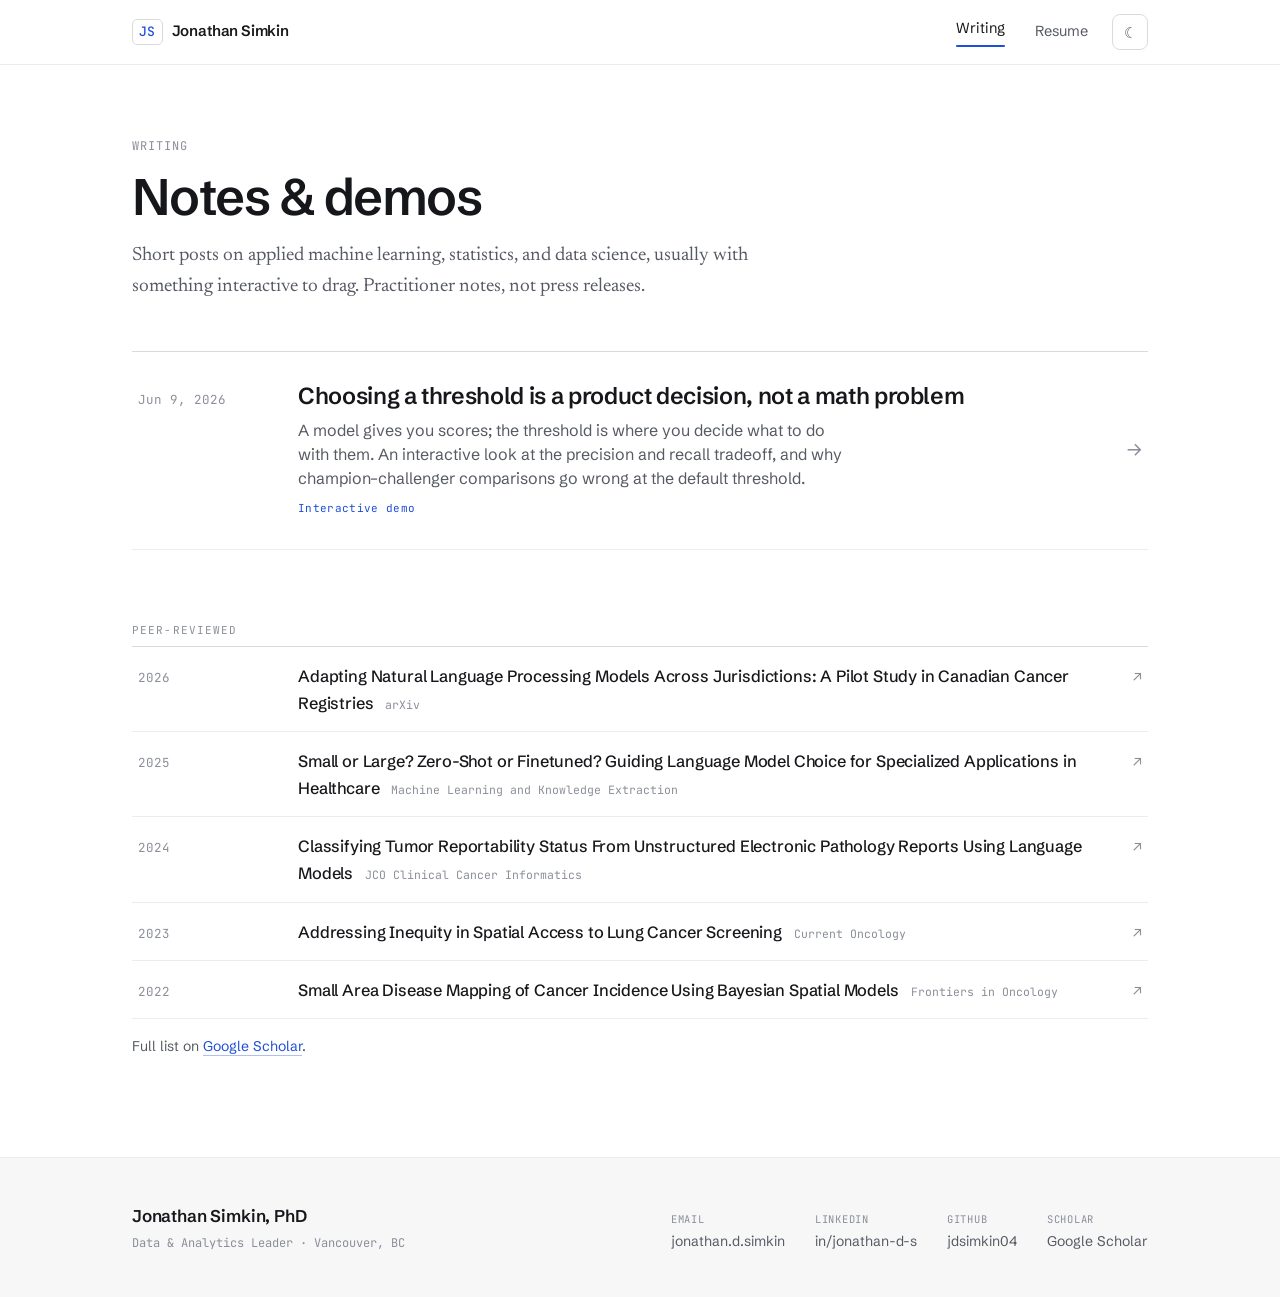
==== writing.html @ 75f83706 "init" ====
<!DOCTYPE html>
<html lang="en" data-theme="light">
<head>
<meta charset="utf-8" />
<meta name="viewport" content="width=device-width, initial-scale=1" />
<title>Writing – Jonathan Simkin, PhD</title>
<meta name="description" content="Short posts and interactive demos on applied machine learning, statistics, and data science by Jonathan Simkin." />
<script>(function(){try{var t=localStorage.getItem('theme');if(!t)t=matchMedia('(prefers-color-scheme: dark)').matches?'dark':'light';document.documentElement.setAttribute('data-theme',t);}catch(e){}})();</script>
<link rel="preconnect" href="https://fonts.googleapis.com" />
<link rel="preconnect" href="https://fonts.gstatic.com" crossorigin />
<link href="https://fonts.googleapis.com/css2?family=Schibsted+Grotesk:wght@400;500;600;700&family=Newsreader:ital,opsz,wght@0,6..72,400;0,6..72,500;1,6..72,400&family=JetBrains+Mono:wght@400;500&display=swap" rel="stylesheet" />
<link rel="stylesheet" href="styles.css" />
</head>
<body>

<header class="site-header">
  <div class="site-header__inner">
    <a class="brand" href="index.html">
      <span class="brand__mono">JS</span>
      <span class="brand__name">Jonathan Simkin</span>
    </a>
    <nav class="nav">
      <a href="writing.html" class="is-active">Writing</a>
      <a href="resume.html">Resume</a>
      <button class="theme-toggle" type="button" aria-label="Toggle dark mode">
        <span class="icon-moon">☾</span>
        <span class="icon-sun">☀</span>
      </button>
    </nav>
  </div>
</header>

<main>
  <section class="wrap page-head">
    <p class="eyebrow">Writing</p>
    <h1>Notes &amp; demos</h1>
    <p class="page-head__sub">
      Short posts on applied machine learning, statistics, and data science, usually
      with something interactive to drag. Practitioner notes, not press releases.
    </p>
  </section>

  <section class="wrap">
    <ul class="post-list">

      <li class="post-card">
        <a href="posts/precision-recall-threshold.html">
          <span class="post-card__date">Jun 9, 2026</span>
          <span>
            <span class="post-card__title">Choosing a threshold is a product decision, not a math problem</span>
            <span class="post-card__desc">A model gives you scores; the threshold is where you decide what to do with them. An interactive look at the precision and recall tradeoff, and why champion–challenger comparisons go wrong at the default threshold.</span>
            <span class="post-card__tag">Interactive demo</span>
          </span>
          <span class="post-card__arr">→</span>
        </a>
      </li>

    </ul>
  </section>

  <section class="wrap pubs">
    <p class="pubs__cap">Peer-reviewed</p>
    <ul class="publist">
      <li class="publist__row">
        <a href="https://arxiv.org/abs/2601.00787" target="_blank" rel="noopener">
          <span class="publist__year">2026</span>
          <span class="publist__main"><span class="publist__title">Adapting Natural Language Processing Models Across Jurisdictions: A Pilot Study in Canadian Cancer Registries</span> <span class="publist__venue">arXiv</span></span>
          <span class="publist__arr">↗</span>
        </a>
      </li>
      <li class="publist__row">
        <a href="https://www.mdpi.com/2504-4990/7/4/121" target="_blank" rel="noopener">
          <span class="publist__year">2025</span>
          <span class="publist__main"><span class="publist__title">Small or Large? Zero-Shot or Finetuned? Guiding Language Model Choice for Specialized Applications in Healthcare</span> <span class="publist__venue">Machine Learning and Knowledge Extraction</span></span>
          <span class="publist__arr">↗</span>
        </a>
      </li>
      <li class="publist__row">
        <a href="https://ascopubs.org/doi/10.1200/CCI.24.00110" target="_blank" rel="noopener">
          <span class="publist__year">2024</span>
          <span class="publist__main"><span class="publist__title">Classifying Tumor Reportability Status From Unstructured Electronic Pathology Reports Using Language Models</span> <span class="publist__venue">JCO Clinical Cancer Informatics</span></span>
          <span class="publist__arr">↗</span>
        </a>
      </li>
      <li class="publist__row">
        <a href="https://www.mdpi.com/1718-7729/30/9/586" target="_blank" rel="noopener">
          <span class="publist__year">2023</span>
          <span class="publist__main"><span class="publist__title">Addressing Inequity in Spatial Access to Lung Cancer Screening</span> <span class="publist__venue">Current Oncology</span></span>
          <span class="publist__arr">↗</span>
        </a>
      </li>
      <li class="publist__row">
        <a href="https://www.frontiersin.org/journals/oncology/articles/10.3389/fonc.2022.833265/full" target="_blank" rel="noopener">
          <span class="publist__year">2022</span>
          <span class="publist__main"><span class="publist__title">Small Area Disease Mapping of Cancer Incidence Using Bayesian Spatial Models</span> <span class="publist__venue">Frontiers in Oncology</span></span>
          <span class="publist__arr">↗</span>
        </a>
      </li>
    </ul>
    <p class="pubs__more">Full list on <a class="textlink" href="https://scholar.google.ca/citations?user=SehfEC8AAAAJ" target="_blank" rel="noopener">Google Scholar</a>.</p>
  </section>
</main>

<footer class="site-footer">
  <div class="site-footer__inner">
    <div>
      <div class="site-footer__name">Jonathan Simkin, PhD</div>
      <div class="site-footer__meta">Data &amp; Analytics Leader · Vancouver, BC</div>
    </div>
    <ul class="social">
      <li><a href="mailto:jonathan.d.simkin@gmail.com"><span class="social__k">Email</span><span class="social__v">jonathan.d.simkin</span></a></li>
      <li><a href="https://www.linkedin.com/in/jonathan-d-s" target="_blank" rel="noopener"><span class="social__k">LinkedIn</span><span class="social__v">in/jonathan-d-s</span></a></li>
      <li><a href="https://github.com/jdsimkin04" target="_blank" rel="noopener"><span class="social__k">GitHub</span><span class="social__v">jdsimkin04</span></a></li>
      <li><a href="https://scholar.google.ca/citations?user=SehfEC8AAAAJ" target="_blank" rel="noopener"><span class="social__k">Scholar</span><span class="social__v">Google Scholar</span></a></li>
    </ul>
  </div>
</footer>

<script src="js/site.js"></script>
</body>
</html>
---- styles.css ----
/* =========================================================================
   Jonathan Simkin — personal site
   Shared stylesheet. Plain CSS, no build step.
   Theme: technical foundation + editorial serif for long-form. Blue accent.
   Light + dark via [data-theme] on <html>.
   ========================================================================= */

:root {
  --sans: "Schibsted Grotesk", system-ui, -apple-system, "Segoe UI", sans-serif;
  --serif: "Newsreader", Georgia, "Times New Roman", serif;
  --mono: "JetBrains Mono", ui-monospace, SFMono-Regular, Menlo, monospace;

  --maxw: 1080px;
  --readw: 680px;
}

/* ---- Light (default) --------------------------------------------------- */
:root,
[data-theme="light"] {
  --bg: #ffffff;
  --bg-sub: #f7f7f8;
  --bg-card: #ffffff;
  --ink: #16171a;
  --ink-soft: #565a63;
  --ink-faint: #8b8f98;
  --line: #ececef;
  --line-strong: #d9dadf;
  --accent: #1f4ed8;
  --accent-hover: #1a42b8;
  --accent-tint: #eef1fd;
  --code-bg: #f6f7f9;
  --code-ink: #1f2430;
  --selection: #d7e0fb;
}

/* ---- Dark -------------------------------------------------------------- */
[data-theme="dark"] {
  --bg: #0d0e11;
  --bg-sub: #15171b;
  --bg-card: #131419;
  --ink: #e9eaee;
  --ink-soft: #a3a7b2;
  --ink-faint: #6c707b;
  --line: #23252b;
  --line-strong: #30333a;
  --accent: #6a8bf7;
  --accent-hover: #88a1f9;
  --accent-tint: #1a2236;
  --code-bg: #16181d;
  --code-ink: #cdd2dd;
  --selection: #243056;
}

* { box-sizing: border-box; }

html {
  -webkit-text-size-adjust: 100%;
  scroll-behavior: smooth;
}

body {
  margin: 0;
  background: var(--bg);
  color: var(--ink);
  font-family: var(--sans);
  font-size: 17px;
  line-height: 1.6;
  -webkit-font-smoothing: antialiased;
  text-rendering: optimizeLegibility;
  transition: background .3s ease, color .3s ease;
}

::selection { background: var(--selection); }

a { color: var(--accent); text-decoration: none; }

.wrap { max-width: var(--maxw); margin: 0 auto; padding: 0 32px; }

.eyebrow {
  font-family: var(--mono);
  font-size: 12px;
  letter-spacing: 0.08em;
  text-transform: uppercase;
  color: var(--ink-faint);
  margin: 0;
  white-space: nowrap;
}

.phd { color: var(--ink-faint); font-weight: 400; }

/* =========================================================================
   Header
   ========================================================================= */
.site-header {
  position: sticky;
  top: 0;
  z-index: 50;
  background: color-mix(in srgb, var(--bg) 86%, transparent);
  backdrop-filter: saturate(180%) blur(12px);
  border-bottom: 1px solid var(--line);
}
.site-header__inner {
  max-width: var(--maxw);
  margin: 0 auto;
  padding: 0 32px;
  height: 64px;
  display: flex;
  align-items: center;
  justify-content: space-between;
}
.brand {
  display: inline-flex;
  align-items: baseline;
  gap: 9px;
  color: var(--ink);
  font-weight: 600;
  letter-spacing: -0.01em;
}
.brand__mono {
  font-family: var(--mono);
  font-weight: 500;
  font-size: 13px;
  color: var(--accent);
  border: 1px solid var(--line-strong);
  border-radius: 5px;
  padding: 2px 6px;
  letter-spacing: 0.02em;
}
.brand__name { font-size: 15px; }
.nav { display: flex; align-items: center; gap: 6px; }
.nav a {
  color: var(--ink-soft);
  font-size: 14.5px;
  padding: 8px 12px;
  border-radius: 7px;
  transition: color .15s, background .15s;
}
.nav a:hover { color: var(--ink); background: var(--bg-sub); }
.nav a.is-active { color: var(--ink); }
.nav a.is-active::after {
  content: "";
  display: block;
  height: 2px;
  margin-top: 5px;
  background: var(--accent);
  border-radius: 2px;
}

/* Theme toggle */
.theme-toggle {
  margin-left: 6px;
  width: 36px;
  height: 36px;
  display: inline-grid;
  place-items: center;
  border: 1px solid var(--line-strong);
  border-radius: 8px;
  background: transparent;
  color: var(--ink-soft);
  cursor: pointer;
  font-size: 15px;
  line-height: 1;
  transition: color .15s, border-color .15s, background .15s;
}
.theme-toggle:hover { color: var(--ink); border-color: var(--ink-faint); }
.theme-toggle .icon-sun { display: none; }
.theme-toggle .icon-moon { display: inline; }
[data-theme="dark"] .theme-toggle .icon-sun { display: inline; }
[data-theme="dark"] .theme-toggle .icon-moon { display: none; }

/* =========================================================================
   Buttons / links
   ========================================================================= */
.btn {
  display: inline-flex;
  align-items: center;
  gap: 8px;
  font-family: var(--sans);
  font-size: 15px;
  font-weight: 500;
  padding: 11px 18px;
  border-radius: 8px;
  border: 1px solid transparent;
  cursor: pointer;
  white-space: nowrap;
  transition: background .15s, color .15s, border-color .15s, transform .15s;
}
.btn .arr { transition: transform .15s; }
.btn:hover .arr { transform: translateX(3px); }
.btn--primary { background: var(--accent); color: #fff; }
.btn--primary:hover { background: var(--accent-hover); }
[data-theme="dark"] .btn--primary { color: #0c1020; }
.btn--ghost { color: var(--ink); border-color: var(--line-strong); }
.btn--ghost:hover { border-color: var(--ink); }

.textlink {
  color: var(--accent);
  text-decoration: none;
  border-bottom: 1px solid color-mix(in srgb, var(--accent) 35%, transparent);
  transition: border-color .15s;
}
.textlink:hover { border-bottom-color: var(--accent); }

/* =========================================================================
   Home — masthead
   ========================================================================= */
.masthead { padding-top: 88px; padding-bottom: 40px; }
.masthead__grid {
  display: flex;
  align-items: center;
  justify-content: space-between;
  gap: 48px;
}
.masthead__text { min-width: 0; }
.masthead__photo {
  width: 156px;
  height: 156px;
  flex-shrink: 0;
  object-fit: cover;
  border-radius: 18px;
  border: 1px solid var(--line-strong);
}
.masthead__eyebrow { margin-bottom: 22px; display: flex; gap: 14px; align-items: center; flex-wrap: wrap; }
.masthead__dot { width: 5px; height: 5px; border-radius: 50%; background: var(--accent); }
.masthead h1 {
  font-family: var(--sans);
  font-weight: 600;
  font-size: clamp(2.9rem, 7vw, 5.1rem);
  line-height: 1.0;
  letter-spacing: -0.035em;
  margin: 0 0 20px;
}
.masthead__role {
  font-family: var(--mono);
  font-size: 13px;
  letter-spacing: 0.04em;
  color: var(--ink-soft);
  text-transform: uppercase;
}

.home-lead {
  font-family: var(--serif);
  font-size: clamp(1.4rem, 2.6vw, 1.85rem);
  line-height: 1.42;
  letter-spacing: -0.01em;
  max-width: 760px;
  margin: 0 0 26px;
  color: var(--ink);
}
.home-intro {
  font-family: var(--serif);
  font-size: 1.15rem;
  line-height: 1.7;
  color: var(--ink-soft);
  max-width: 660px;
  margin: 0 0 40px;
}

.home-actions { display: flex; gap: 14px; flex-wrap: wrap; margin-bottom: 8px; }

/* Pillars */
.pillars {
  list-style: none;
  margin: 64px 0 0;
  padding: 0;
  border-top: 1px solid var(--line-strong);
}
.pillars__cap {
  font-family: var(--mono);
  font-size: 11px;
  letter-spacing: 0.1em;
  text-transform: uppercase;
  color: var(--ink-faint);
  margin: 20px 0 4px;
}
.pillars__row {
  display: grid;
  grid-template-columns: 52px minmax(220px, 300px) 1fr;
  gap: 24px;
  align-items: baseline;
  padding: 26px 0;
  border-bottom: 1px solid var(--line);
}
.pillars__n { font-family: var(--mono); font-size: 13px; color: var(--accent); }
.pillars__k {
  font-size: 1.22rem;
  font-weight: 600;
  letter-spacing: -0.01em;
  display: flex;
  align-items: center;
  gap: 12px;
  flex-wrap: wrap;
}
.tag {
  font-family: var(--mono);
  font-size: 10.5px;
  letter-spacing: 0.06em;
  text-transform: uppercase;
  color: var(--accent);
  background: var(--accent-tint);
  border-radius: 999px;
  padding: 3px 9px;
  font-weight: 500;
  white-space: nowrap;
}
.pillars__v { color: var(--ink-soft); font-size: 1rem; line-height: 1.55; max-width: 460px; }

/* =========================================================================
   Footer
   ========================================================================= */
.site-footer {
  margin-top: 100px;
  border-top: 1px solid var(--line);
  background: var(--bg-sub);
}
.site-footer__inner {
  max-width: var(--maxw);
  margin: 0 auto;
  padding: 44px 32px;
  display: flex;
  justify-content: space-between;
  align-items: flex-end;
  gap: 32px;
  flex-wrap: wrap;
}
.site-footer__name { font-weight: 600; letter-spacing: -0.01em; }
.site-footer__meta { font-family: var(--mono); font-size: 12px; color: var(--ink-faint); margin-top: 4px; }
.social { list-style: none; margin: 0; padding: 0; display: flex; gap: 30px; flex-wrap: wrap; }
.social a { display: flex; flex-direction: column; gap: 3px; color: var(--ink); }
.social__k { font-family: var(--mono); font-size: 10.5px; letter-spacing: 0.07em; text-transform: uppercase; color: var(--ink-faint); }
.social__v { font-size: 14px; color: var(--ink-soft); transition: color .15s; }
.social a:hover .social__v { color: var(--accent); }

/* =========================================================================
   Page header (CV / Writing)
   ========================================================================= */
.page-head { padding-top: 72px; padding-bottom: 8px; }
.page-head h1 {
  font-family: var(--sans);
  font-weight: 600;
  font-size: clamp(2.2rem, 4.6vw, 3.2rem);
  letter-spacing: -0.03em;
  line-height: 1.04;
  margin: 14px 0 0;
}
.page-head__sub {
  font-family: var(--serif);
  font-size: 1.2rem;
  color: var(--ink-soft);
  max-width: 620px;
  margin: 18px 0 0;
  line-height: 1.6;
}

/* =========================================================================
   CV
   ========================================================================= */
.cv { padding-bottom: 40px; }
.cv-section {
  display: grid;
  grid-template-columns: 200px 1fr;
  gap: 40px;
  padding: 40px 0;
  border-top: 1px solid var(--line);
}
.cv-section__label {
  font-family: var(--mono);
  font-size: 12px;
  letter-spacing: 0.06em;
  text-transform: uppercase;
  color: var(--ink-faint);
  padding-top: 4px;
}
.cv-section__body { min-width: 0; }
.cv-summary { font-family: var(--serif); font-size: 1.18rem; line-height: 1.66; color: var(--ink); margin: 0; max-width: 640px; }

.skills-grid { display: grid; grid-template-columns: repeat(2, 1fr); gap: 28px 40px; }
.skill-group h3 {
  font-family: var(--mono);
  font-size: 12px;
  letter-spacing: 0.05em;
  text-transform: uppercase;
  color: var(--ink-soft);
  margin: 0 0 12px;
  font-weight: 500;
}
.chips { display: flex; flex-wrap: wrap; gap: 8px; }
.chip {
  font-size: 13.5px;
  color: var(--ink-soft);
  background: var(--bg-sub);
  border: 1px solid var(--line);
  border-radius: 7px;
  padding: 5px 10px;
}

.role { margin-bottom: 34px; }
.role:last-child { margin-bottom: 0; }
.role__head { display: flex; justify-content: space-between; gap: 20px; align-items: baseline; flex-wrap: wrap; }
.role__title { font-size: 1.15rem; font-weight: 600; letter-spacing: -0.01em; margin: 0; }
.role__org { color: var(--accent); }
.role__when { font-family: var(--mono); font-size: 12.5px; color: var(--ink-faint); white-space: nowrap; }
.role__where { font-family: var(--mono); font-size: 12.5px; color: var(--ink-faint); margin: 3px 0 12px; }
.role ul { margin: 0; padding-left: 18px; }
.role li { color: var(--ink-soft); margin-bottom: 7px; line-height: 1.55; }
.role li::marker { color: var(--ink-faint); }

.proj { padding: 20px 0; border-bottom: 1px solid var(--line); }
.proj:first-child { padding-top: 0; }
.proj:last-child { border-bottom: 0; }
.proj h3 { margin: 0 0 6px; font-size: 1.08rem; font-weight: 600; letter-spacing: -0.01em; }
.proj p { margin: 0 0 8px; color: var(--ink-soft); line-height: 1.55; }
.proj__stack { display: flex; gap: 8px; flex-wrap: wrap; }
.proj__stack span { font-family: var(--mono); font-size: 11.5px; color: var(--ink-faint); }

.pub { padding: 16px 0; border-bottom: 1px solid var(--line); }
.pub:last-child { border-bottom: 0; }
.pub p { margin: 0; color: var(--ink-soft); line-height: 1.55; font-size: 0.98rem; }
.pub__title { color: var(--ink); font-weight: 500; }
.pub__venue { font-style: italic; }

.edu { margin-bottom: 18px; }
.edu:last-child { margin-bottom: 0; }
.edu__deg { font-weight: 600; }
.edu__org { color: var(--ink-soft); }
.edu__when { font-family: var(--mono); font-size: 12.5px; color: var(--ink-faint); }

/* =========================================================================
   Writing index
   ========================================================================= */
.post-list { list-style: none; margin: 40px 0 0; padding: 0; border-top: 1px solid var(--line-strong); }
.post-card a {
  display: grid;
  grid-template-columns: 132px 1fr 28px;
  gap: 28px;
  align-items: baseline;
  padding: 30px 6px;
  border-bottom: 1px solid var(--line);
  color: var(--ink);
  transition: padding .18s ease, background .18s ease;
}
.post-card a:hover { padding-left: 18px; background: var(--bg-sub); }
.post-card__date { font-family: var(--mono); font-size: 12.5px; color: var(--ink-faint); padding-top: 5px; }
.post-card__title { display: block; font-size: 1.45rem; font-weight: 600; letter-spacing: -0.015em; line-height: 1.2; margin: 0 0 8px; }
.post-card__desc { display: block; color: var(--ink-soft); font-size: 1rem; line-height: 1.5; max-width: 560px; }
.post-card__tag { font-family: var(--mono); font-size: 11px; color: var(--accent); margin-top: 10px; display: inline-block; letter-spacing: .03em; }
.post-card__arr { font-size: 20px; color: var(--ink-faint); justify-self: end; align-self: center; transition: color .18s, transform .18s; }
.post-card a:hover .post-card__arr { color: var(--accent); transform: translateX(4px); }

/* Publications (writing page) — compact, secondary to posts */
.pubs { margin-top: 72px; }
.pubs__cap {
  font-family: var(--mono);
  font-size: 11px;
  letter-spacing: 0.1em;
  text-transform: uppercase;
  color: var(--ink-faint);
  margin: 0 0 6px;
}
.publist { list-style: none; margin: 0; padding: 0; border-top: 1px solid var(--line-strong); }
.publist__row a {
  display: grid;
  grid-template-columns: 132px 1fr 28px;
  gap: 28px;
  align-items: baseline;
  padding: 15px 6px;
  border-bottom: 1px solid var(--line);
  color: var(--ink);
  transition: background .15s ease;
}
.publist__row a:hover { background: var(--bg-sub); }
.publist__year { font-family: var(--mono); font-size: 12.5px; color: var(--ink-faint); }
.publist__main { min-width: 0; }
.publist__title { font-size: 1.02rem; font-weight: 500; letter-spacing: -0.01em; line-height: 1.4; }
.publist__venue { font-family: var(--mono); font-size: 11.5px; color: var(--ink-faint); white-space: nowrap; margin-left: 8px; }
.publist__arr { font-size: 15px; color: var(--ink-faint); justify-self: end; transition: color .15s; }
.publist__row a:hover .publist__arr { color: var(--accent); }
.pubs__more { font-size: 14px; color: var(--ink-soft); margin: 16px 0 0; }

/* =========================================================================
   Article (blog post)
   ========================================================================= */
.article { max-width: var(--readw); margin: 0 auto; padding: 0 32px; }
.article-head { padding: 64px 0 32px; border-bottom: 1px solid var(--line); margin-bottom: 40px; }
.article-head__meta { font-family: var(--mono); font-size: 12.5px; color: var(--ink-faint); display: flex; gap: 16px; flex-wrap: wrap; white-space: nowrap; }
.article-head h1 {
  font-family: var(--sans);
  font-weight: 600;
  font-size: clamp(2.1rem, 4.4vw, 3rem);
  letter-spacing: -0.03em;
  line-height: 1.08;
  margin: 18px 0 16px;
}
.article-head__standfirst { font-family: var(--serif); font-size: 1.3rem; line-height: 1.5; color: var(--ink-soft); margin: 0; }

.prose { font-family: var(--serif); font-size: 1.21rem; line-height: 1.75; color: var(--ink); }
.prose p { margin: 0 0 1.45em; }
.prose h2 {
  font-family: var(--sans);
  font-size: 1.55rem;
  font-weight: 600;
  letter-spacing: -0.02em;
  line-height: 1.2;
  margin: 2.2em 0 0.7em;
  color: var(--ink);
}
.prose h3 {
  font-family: var(--sans);
  font-size: 1.2rem;
  font-weight: 600;
  margin: 1.8em 0 0.5em;
}
.prose a { color: var(--accent); border-bottom: 1px solid color-mix(in srgb, var(--accent) 35%, transparent); }
.prose strong { font-weight: 600; }
.prose ul, .prose ol { padding-left: 1.3em; margin: 0 0 1.45em; }
.prose li { margin-bottom: 0.5em; }
.prose blockquote {
  margin: 1.6em 0;
  padding-left: 22px;
  border-left: 2px solid var(--accent);
  color: var(--ink-soft);
  font-style: italic;
}
.prose code {
  font-family: var(--mono);
  font-size: 0.83em;
  background: var(--code-bg);
  border: 1px solid var(--line);
  border-radius: 5px;
  padding: 1px 5px;
  color: var(--code-ink);
}
.code-block {
  font-family: var(--mono);
  font-size: 13.5px;
  line-height: 1.65;
  background: var(--code-bg);
  border: 1px solid var(--line);
  border-radius: 10px;
  padding: 18px 20px;
  overflow-x: auto;
  margin: 1.8em 0;
  color: var(--code-ink);
}
.code-block .c-cap {
  display: block;
  font-size: 11px;
  letter-spacing: 0.05em;
  text-transform: uppercase;
  color: var(--ink-faint);
  margin-bottom: 10px;
}
.code-block code { background: none; border: 0; padding: 0; color: inherit; font-size: inherit; }
.tok-kw { color: var(--accent); }
.tok-fn { color: #9a4dd6; }
[data-theme="dark"] .tok-fn { color: #c08af0; }
.tok-str { color: #1a8a4a; }
[data-theme="dark"] .tok-str { color: #6fcf97; }
.tok-com { color: var(--ink-faint); font-style: italic; }
.tok-num { color: #b3431f; }
[data-theme="dark"] .tok-num { color: #e8975f; }

.article-foot {
  max-width: var(--readw);
  margin: 56px auto 0;
  padding: 32px 32px 0;
  border-top: 1px solid var(--line);
}
.article-foot a { font-size: 15px; }

/* =========================================================================
   Demo widget (precision / recall)
   ========================================================================= */
.widget {
  font-family: var(--sans);
  background: var(--bg-card);
  border: 1px solid var(--line-strong);
  border-radius: 14px;
  padding: 24px;
  margin: 2.4em 0;
  box-shadow: 0 1px 2px rgba(0,0,0,0.04);
}
[data-theme="dark"] .widget { box-shadow: none; }
.widget__cap {
  font-family: var(--mono);
  font-size: 11px;
  letter-spacing: 0.08em;
  text-transform: uppercase;
  color: var(--ink-faint);
  margin: 0 0 4px;
}
.widget__title { font-size: 1.05rem; font-weight: 600; margin: 0 0 18px; letter-spacing: -0.01em; }
.widget__canvas-wrap { position: relative; }
.widget canvas { display: block; width: 100%; height: auto; }
.widget__sliderrow { display: flex; align-items: center; gap: 16px; margin: 18px 0 6px; }
.widget__sliderrow label { font-size: 13px; color: var(--ink-soft); white-space: nowrap; font-family: var(--mono); }
.widget input[type="range"] {
  -webkit-appearance: none; appearance: none;
  flex: 1; height: 4px; border-radius: 4px;
  background: var(--line-strong); outline: none;
}
.widget input[type="range"]::-webkit-slider-thumb {
  -webkit-appearance: none; appearance: none;
  width: 18px; height: 18px; border-radius: 50%;
  background: var(--accent); cursor: pointer; border: 3px solid var(--bg-card);
  box-shadow: 0 0 0 1px var(--accent);
}
.widget input[type="range"]::-moz-range-thumb {
  width: 16px; height: 16px; border-radius: 50%;
  background: var(--accent); cursor: pointer; border: 3px solid var(--bg-card);
}
.widget__thr { font-family: var(--mono); font-size: 14px; color: var(--ink); width: 46px; text-align: right; font-weight: 500; }

.metrics { display: grid; grid-template-columns: repeat(4, 1fr); gap: 1px; background: var(--line); border: 1px solid var(--line); border-radius: 10px; overflow: hidden; margin-top: 18px; }
.metric { background: var(--bg-card); padding: 14px 16px; }
.metric__k { font-family: var(--mono); font-size: 10.5px; letter-spacing: 0.06em; text-transform: uppercase; color: var(--ink-faint); }
.metric__v { font-size: 1.5rem; font-weight: 600; letter-spacing: -0.02em; margin-top: 3px; font-variant-numeric: tabular-nums; }
.metric--accent .metric__v { color: var(--accent); }

.confusion { display: grid; grid-template-columns: repeat(2, 1fr); gap: 10px; margin-top: 14px; }
.cell { border: 1px solid var(--line); border-radius: 9px; padding: 12px 14px; background: var(--bg-sub); }
.cell__k { font-family: var(--mono); font-size: 10.5px; letter-spacing: 0.04em; text-transform: uppercase; color: var(--ink-faint); }
.cell__v { font-size: 1.3rem; font-weight: 600; font-variant-numeric: tabular-nums; margin-top: 2px; }
.cell--tp { border-color: color-mix(in srgb, var(--accent) 40%, var(--line)); }
.cell--fp { border-color: color-mix(in srgb, #b3431f 40%, var(--line)); }
.widget__note { font-size: 13px; color: var(--ink-soft); line-height: 1.5; margin: 16px 0 0; }

/* =========================================================================
   Responsive
   ========================================================================= */
@media (max-width: 760px) {
  body { font-size: 16px; }
  .wrap, .site-header__inner { padding-left: 22px; padding-right: 22px; }
  .masthead { padding-top: 56px; padding-bottom: 32px; }
  .masthead__grid { flex-direction: column-reverse; align-items: flex-start; gap: 28px; }
  .masthead__photo { width: 96px; height: 96px; border-radius: 14px; }
  .nav a { padding: 8px 9px; font-size: 14px; }
  .brand__name { display: none; }
  .pillars__row { grid-template-columns: 36px 1fr; gap: 8px 16px; }
  .pillars__v { grid-column: 1 / -1; padding-left: 52px; max-width: none; }
  .cv-section { grid-template-columns: 1fr; gap: 16px; }
  .cv-section__label { padding-top: 0; }
  .skills-grid { grid-template-columns: 1fr; }
  .role__head { flex-direction: column; }
  .post-card a { grid-template-columns: 1fr 24px; gap: 6px 16px; }
  .post-card__date { grid-column: 1 / -1; }
  .publist__row a { grid-template-columns: 1fr 24px; gap: 2px 16px; }
  .publist__year { grid-column: 1 / -1; }
  .publist__venue { margin-left: 0; display: block; margin-top: 2px; }
  .metrics { grid-template-columns: repeat(2, 1fr); }
  .article, .article-foot { padding-left: 22px; padding-right: 22px; }
  .prose { font-size: 1.13rem; }
}

@media print {
  .site-header, .site-footer, .theme-toggle { display: none; }
  body { font-size: 12pt; }
}
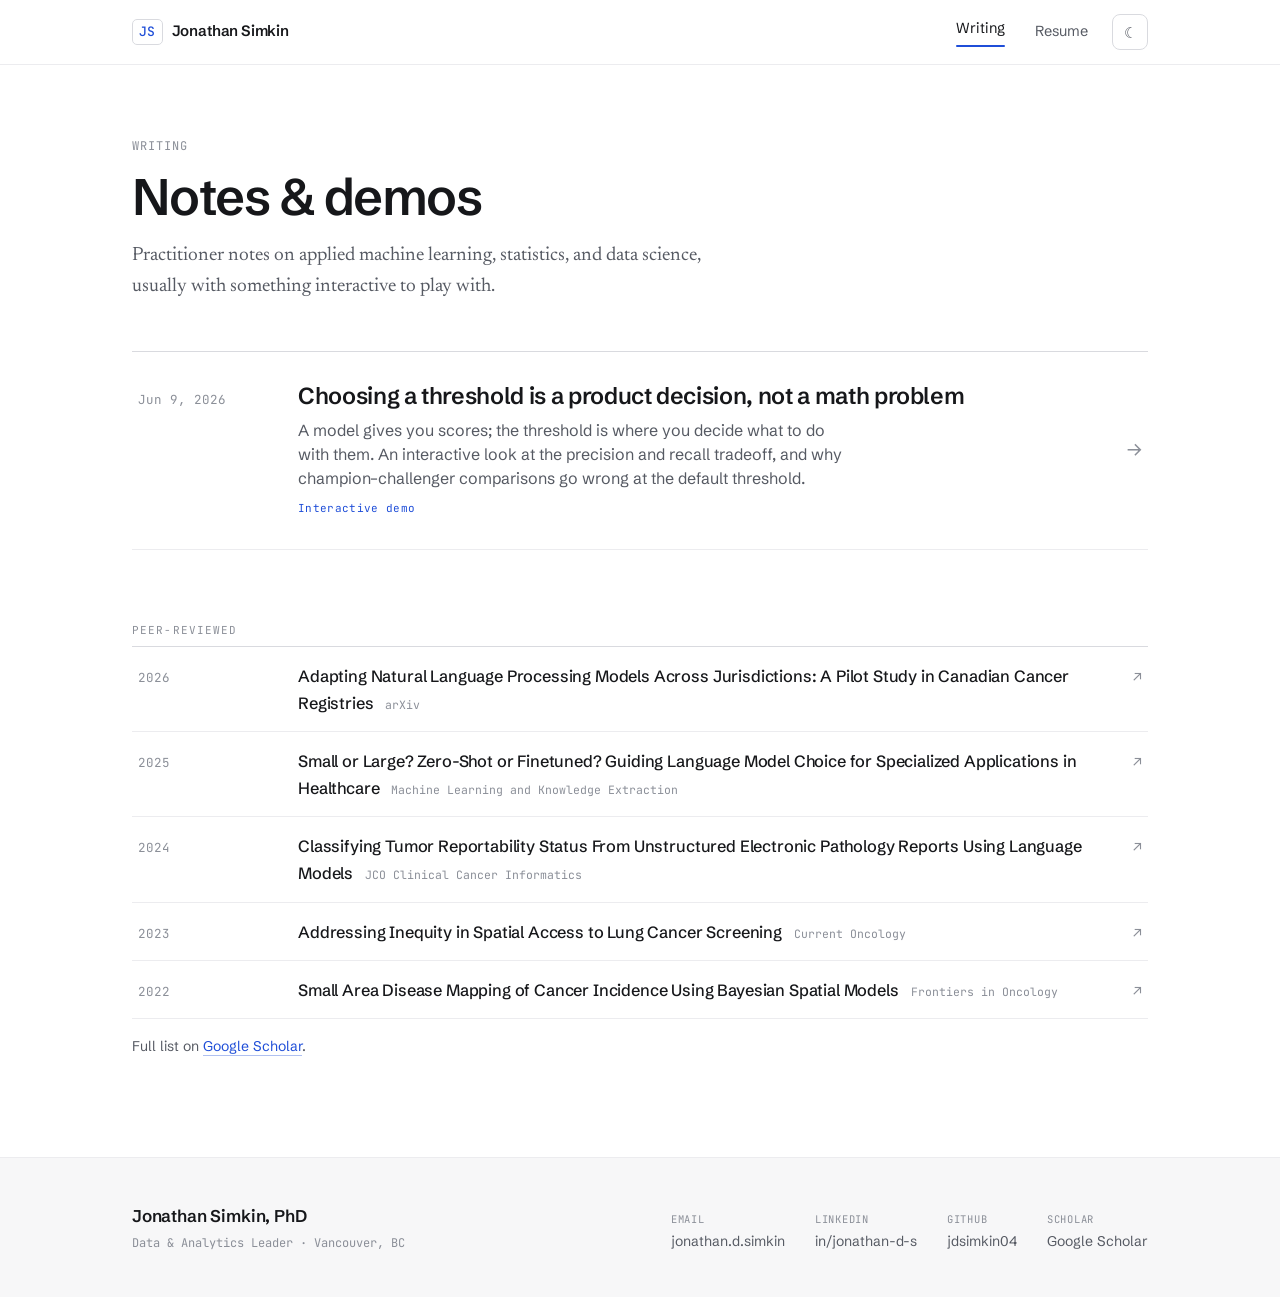
==== commit 94bc6630: "init" ====
--- a/writing.html
+++ b/writing.html
@@ -35,8 +35,7 @@
     <p class="eyebrow">Writing</p>
     <h1>Notes &amp; demos</h1>
     <p class="page-head__sub">
-      Short posts on applied machine learning, statistics, and data science, usually
-      with something interactive to drag. Practitioner notes, not press releases.
+      Practitioner notes on applied machine learning, statistics, and data science, usually with something interactive to play with.
     </p>
   </section>
 
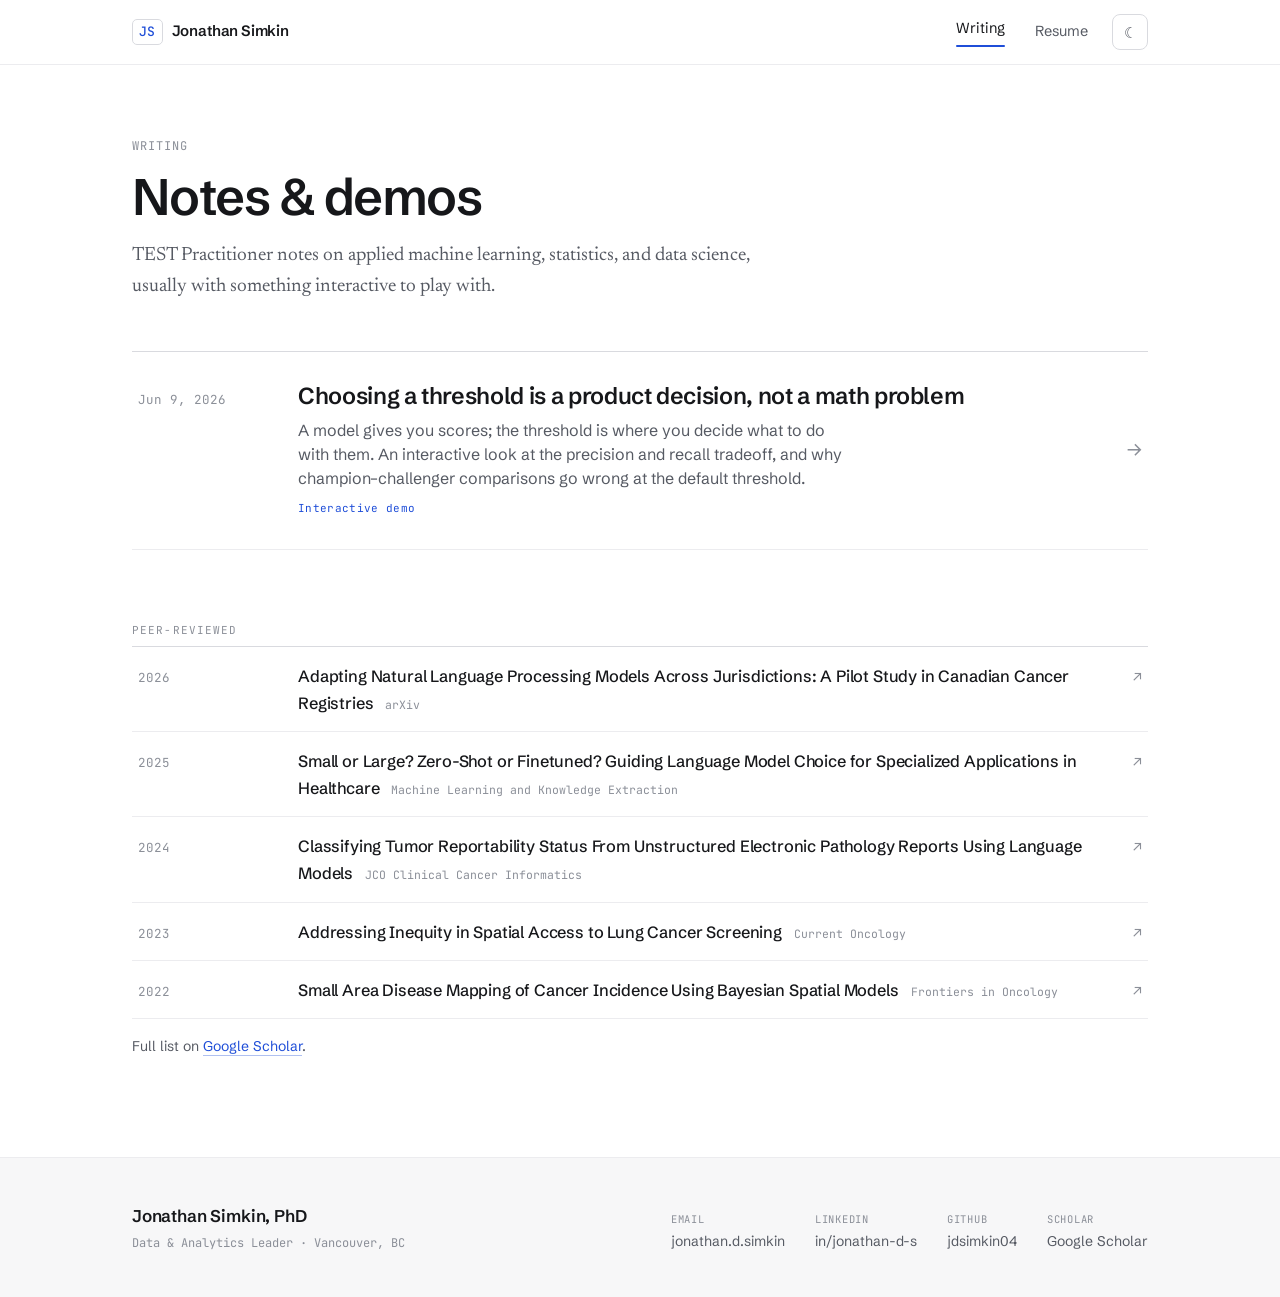
==== commit e58537e2: "test" ====
--- a/writing.html
+++ b/writing.html
@@ -35,7 +35,7 @@
     <p class="eyebrow">Writing</p>
     <h1>Notes &amp; demos</h1>
     <p class="page-head__sub">
-      Practitioner notes on applied machine learning, statistics, and data science, usually with something interactive to play with.
+      TEST Practitioner notes on applied machine learning, statistics, and data science, usually with something interactive to play with.
     </p>
   </section>
 
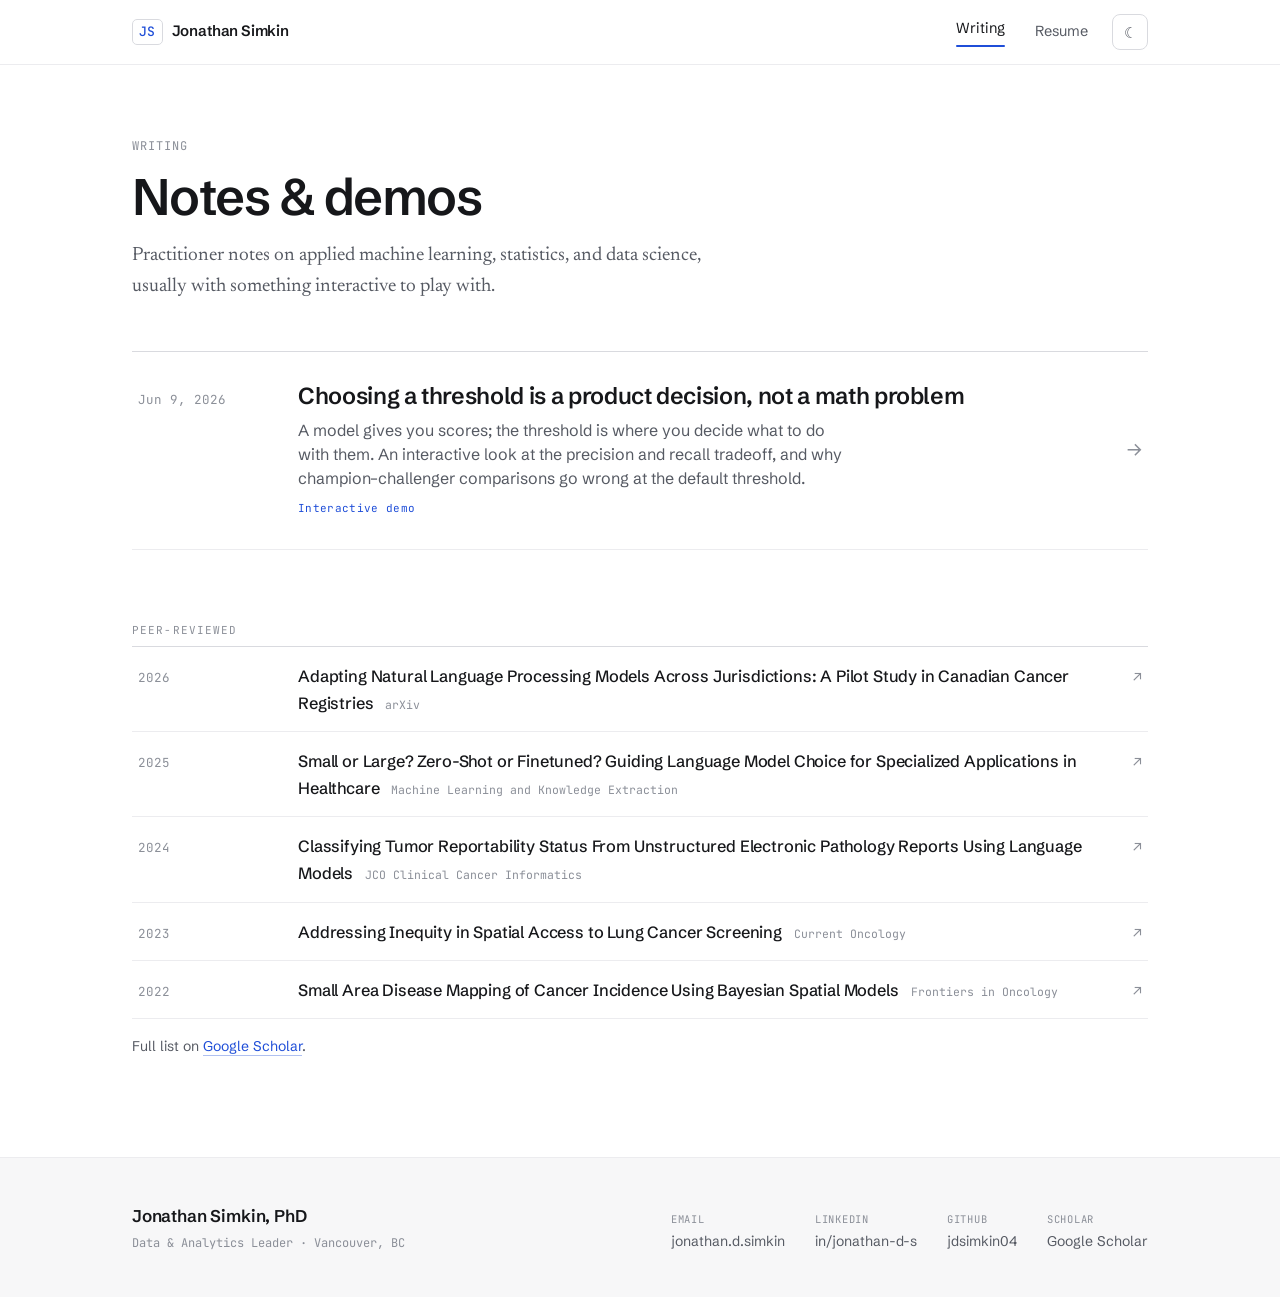
==== commit 320c30db: "fix" ====
--- a/writing.html
+++ b/writing.html
@@ -35,7 +35,7 @@
     <p class="eyebrow">Writing</p>
     <h1>Notes &amp; demos</h1>
     <p class="page-head__sub">
-      TEST Practitioner notes on applied machine learning, statistics, and data science, usually with something interactive to play with.
+      Practitioner notes on applied machine learning, statistics, and data science, usually with something interactive to play with.
     </p>
   </section>
 
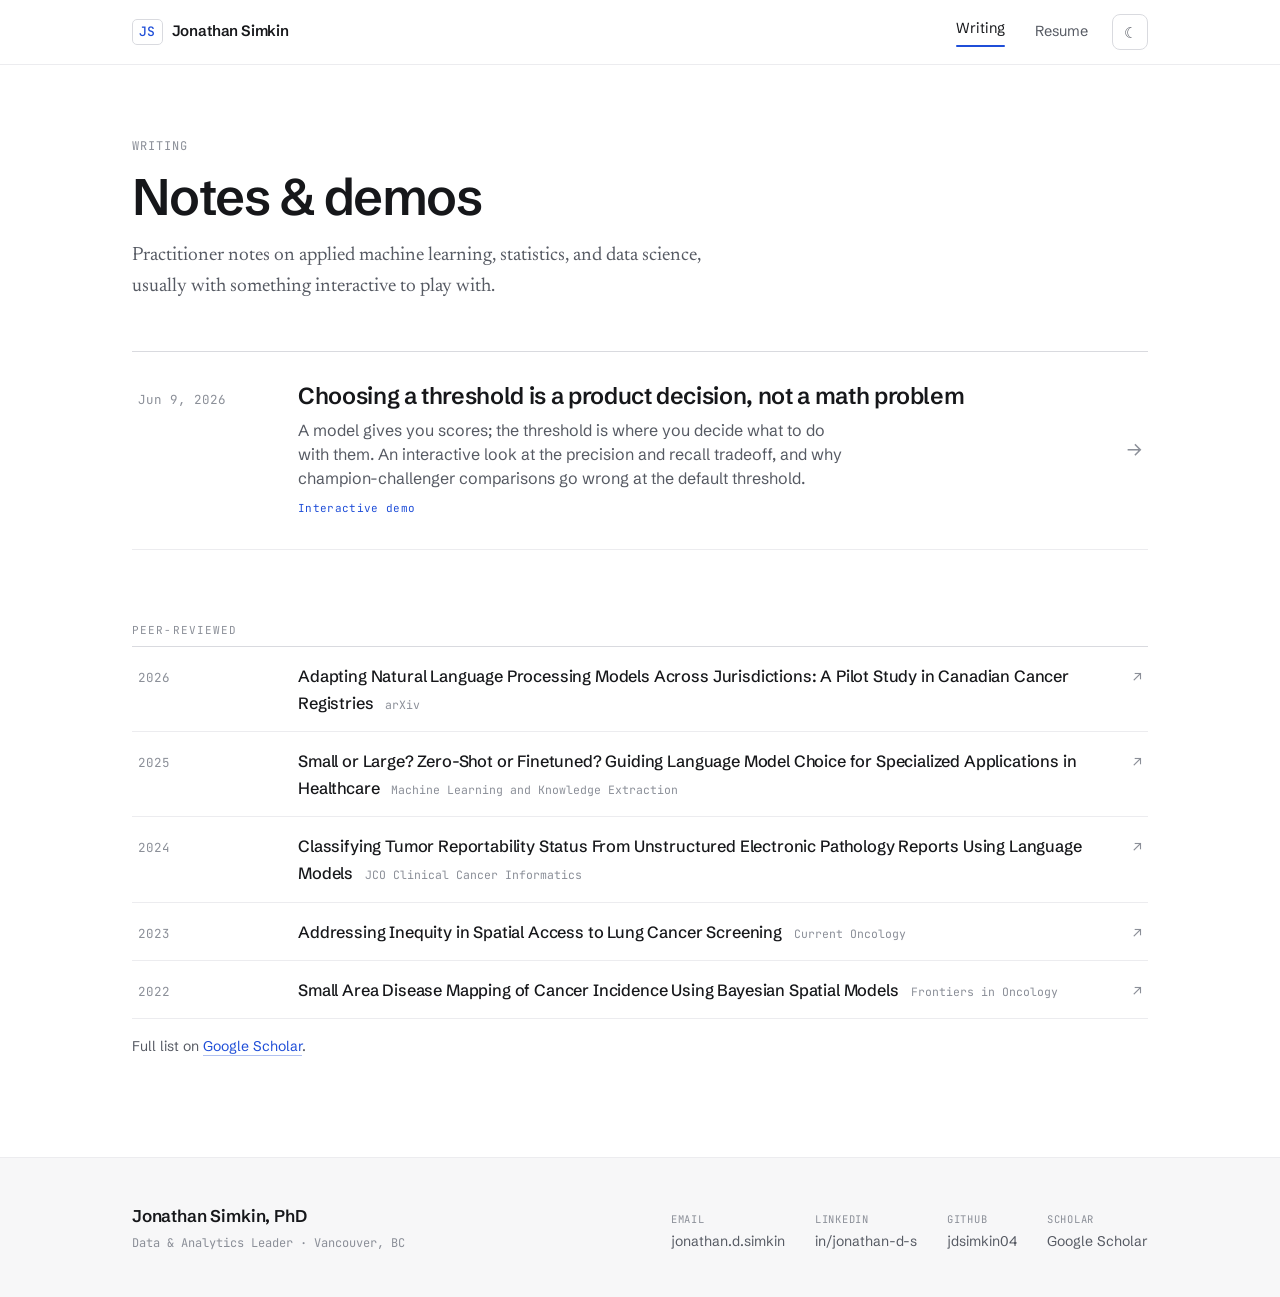
==== commit 9dc7f823: "fix" ====
--- a/writing.html
+++ b/writing.html
@@ -47,7 +47,7 @@
           <span class="post-card__date">Jun 9, 2026</span>
           <span>
             <span class="post-card__title">Choosing a threshold is a product decision, not a math problem</span>
-            <span class="post-card__desc">A model gives you scores; the threshold is where you decide what to do with them. An interactive look at the precision and recall tradeoff, and why champion–challenger comparisons go wrong at the default threshold.</span>
+            <span class="post-card__desc">A model gives you scores; the threshold is where you decide what to do with them. An interactive look at the precision and recall tradeoff, and why champion-challenger comparisons go wrong at the default threshold.</span>
             <span class="post-card__tag">Interactive demo</span>
           </span>
           <span class="post-card__arr">→</span>
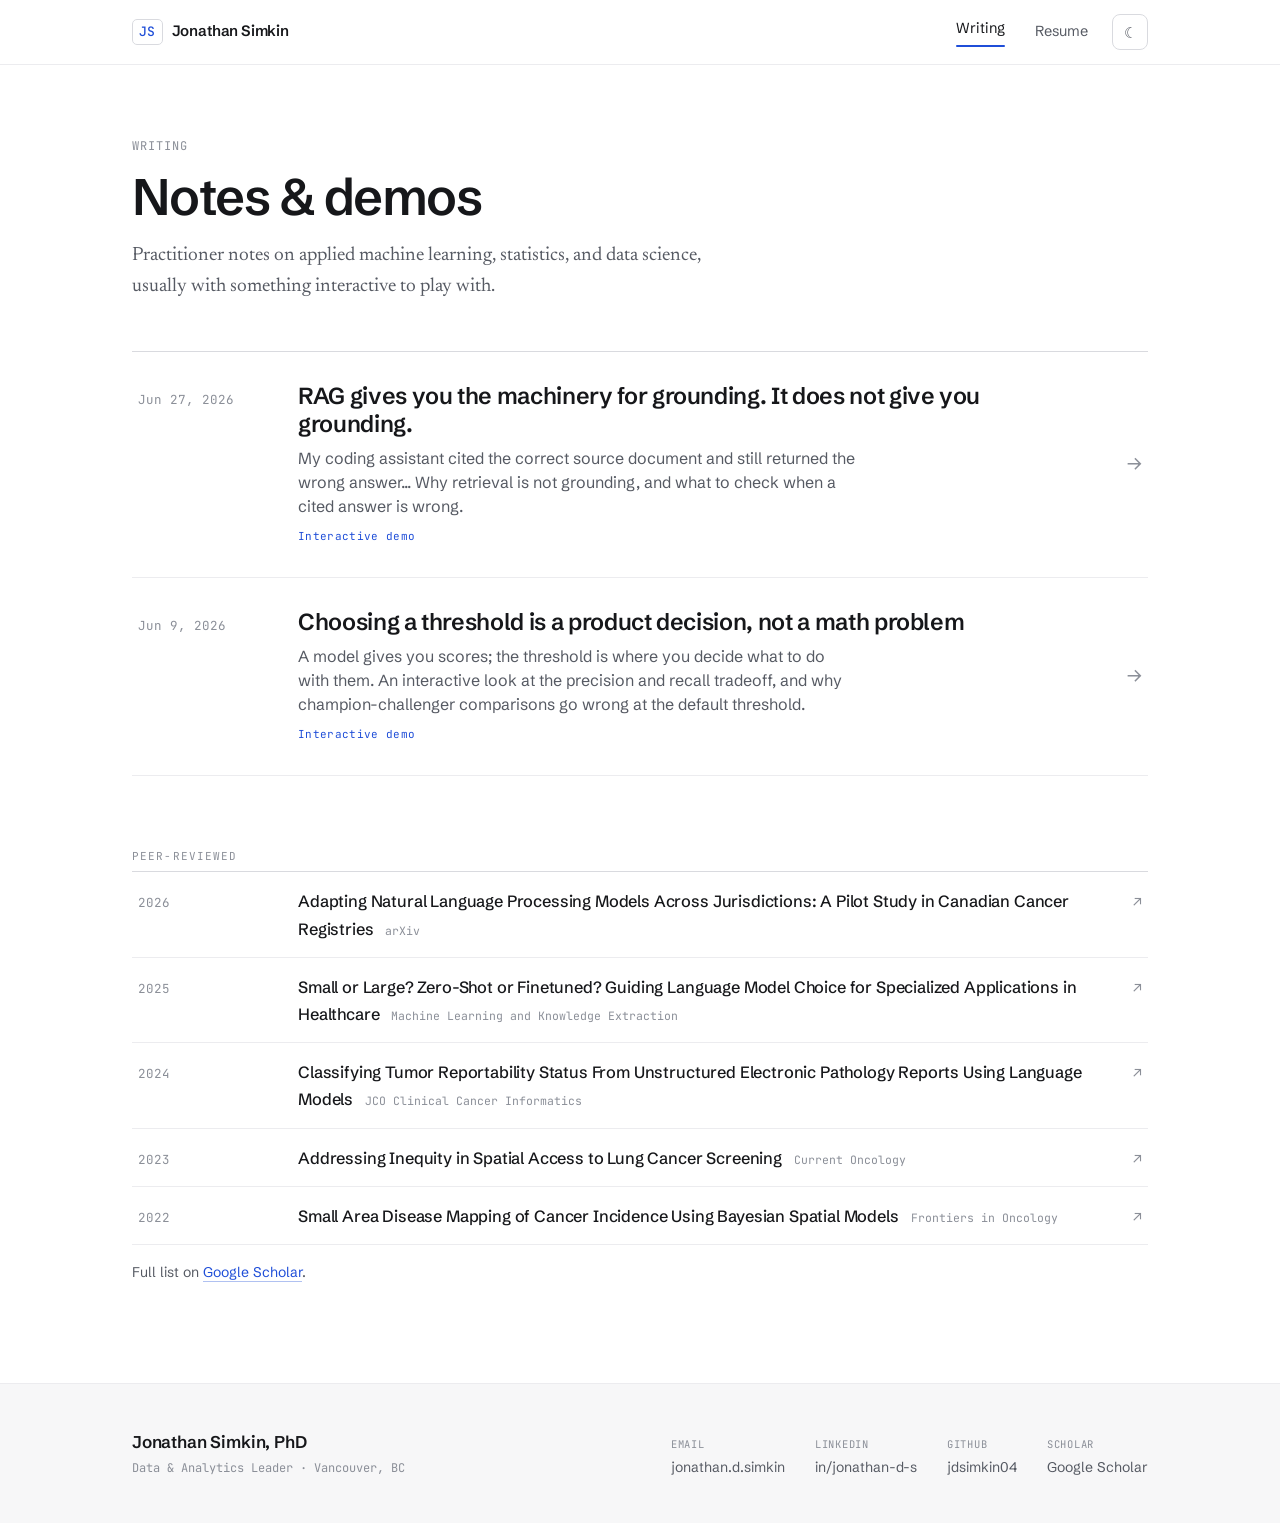
==== commit ec3ca956: "writing page add" ====
--- a/writing.html
+++ b/writing.html
@@ -41,7 +41,17 @@
 
   <section class="wrap">
     <ul class="post-list">
-
+      <li class="post-card">
+        <a href="posts/rag-knowledge-conflict.html">
+          <span class="post-card__date">Jun 27, 2026</span>
+          <span>
+            <span class="post-card__title">RAG gives you the machinery for grounding. It does not give you grounding.</span>
+            <span class="post-card__desc">My coding assistant cited the correct source document and still returned the wrong answer... Why retrieval is not grounding, and what to check when a cited answer is wrong.</span>
+            <span class="post-card__tag">Interactive demo</span>
+          </span>
+          <span class="post-card__arr">→</span>
+        </a>
+      </li>
       <li class="post-card">
         <a href="posts/precision-recall-threshold.html">
           <span class="post-card__date">Jun 9, 2026</span>
